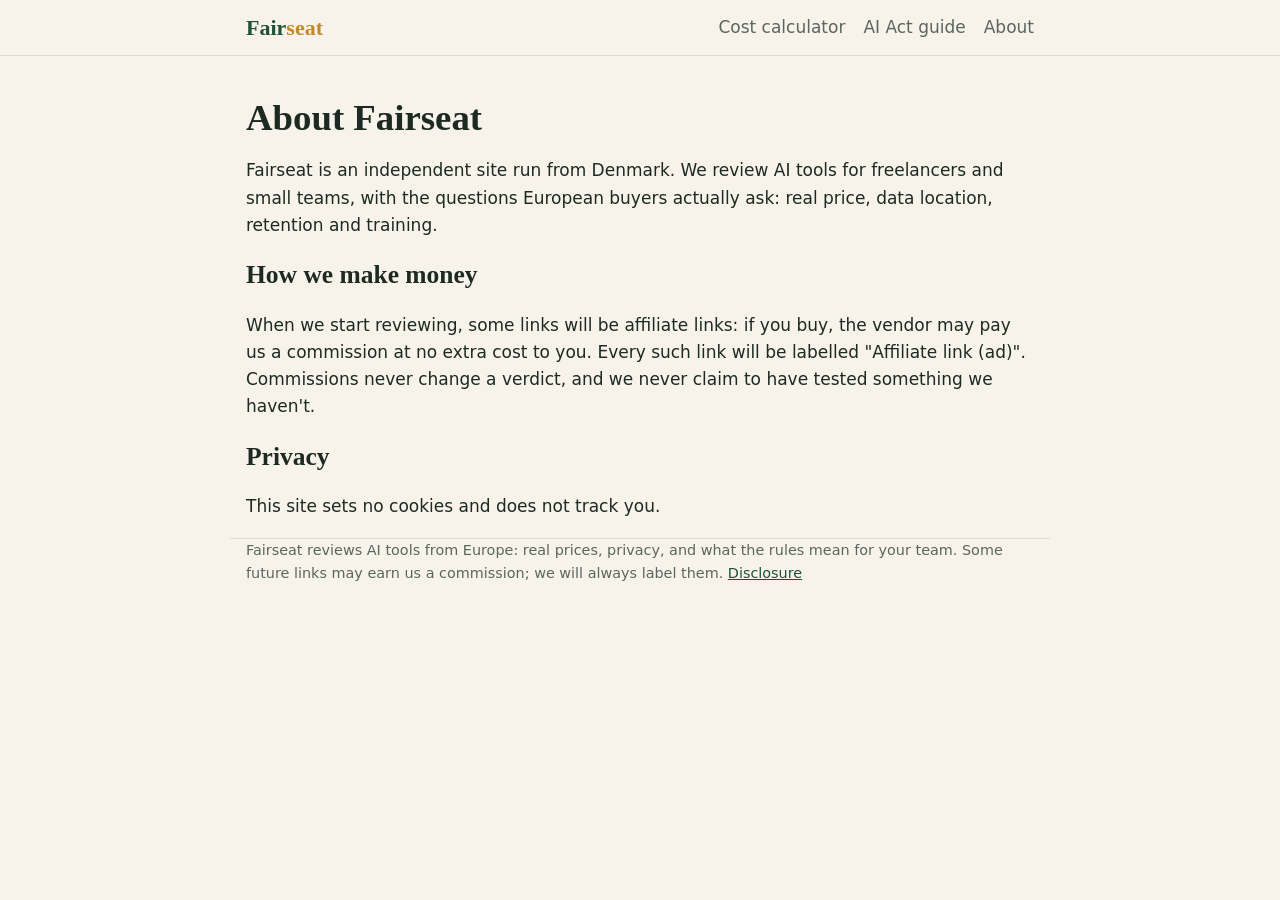
==== about.html @ 8209bf0d "Add Fairseat v1 site" ====
<!doctype html><html lang="en"><head><meta charset="utf-8"><meta name="viewport" content="width=device-width,initial-scale=1"><title>About · Fairseat</title><meta name="description" content="Who runs Fairseat and how we make money."><link rel="stylesheet" href="/style.css"></head><body><header><div class="wrap"><nav><a class="logo" href="/">Fair<span>seat</span></a><a href="/calculator.html">Cost calculator</a><a href="/ai-act.html">AI Act guide</a><a href="/about.html">About</a></nav></div></header><main class="wrap">
<h1>About Fairseat</h1><p>Fairseat is an independent site run from Denmark. We review AI tools for freelancers and small teams, with the questions European buyers actually ask: real price, data location, retention and training.</p>
<h2 id="disclosure">How we make money</h2><p>When we start reviewing, some links will be affiliate links: if you buy, the vendor may pay us a commission at no extra cost to you. Every such link will be labelled "Affiliate link (ad)". Commissions never change a verdict, and we never claim to have tested something we haven't.</p>
<h2>Privacy</h2><p>This site sets no cookies and does not track you.</p>
</main><footer class="wrap">Fairseat reviews AI tools from Europe: real prices, privacy, and what the rules mean for your team. Some future links may earn us a commission; we will always label them. <a href="/about.html#disclosure">Disclosure</a></footer></body></html>
---- style.css ----
:root{--bg:#f7f3ea;--ink:#1d2a22;--muted:#5b665e;--green:#1f5136;--ochre:#c08a2b;--card:#fffdf8;--line:#e3dccd}
@media (prefers-color-scheme:dark){:root{--bg:#141a16;--ink:#ece6d8;--muted:#a3ab9f;--green:#7fc39a;--ochre:#e0b05a;--card:#1c241e;--line:#2c372f}}
*{box-sizing:border-box}body{margin:0;background:var(--bg);color:var(--ink);font:17px/1.6 Inter,system-ui,sans-serif}
.wrap{max-width:820px;margin:0 auto;padding:0 16px}header{border-bottom:1px solid var(--line)}
nav{display:flex;gap:18px;align-items:center;padding:14px 0;flex-wrap:wrap}nav a{color:var(--muted);text-decoration:none}
.logo{font:700 22px Georgia,serif;color:var(--green)!important;margin-right:auto}.logo span{color:var(--ochre)}
h1,h2{font-family:Georgia,serif;line-height:1.2}h1{font-size:2.3rem;margin:40px 0 10px}a{color:var(--green)}
.card{background:var(--card);border:1px solid var(--line);border-radius:12px;padding:20px;margin:16px 0}
.note{border-left:4px solid var(--ochre);padding:10px 14px;background:var(--card);font-size:.95rem}
label{display:block;margin:10px 0 4px;font-weight:600}input,select{width:100%;padding:10px;border:1px solid var(--line);border-radius:8px;background:var(--bg);color:var(--ink);font:inherit}
.grid{display:grid;grid-template-columns:repeat(auto-fit,minmax(170px,1fr));gap:12px}.big{font-size:1.8rem;font-weight:700;color:var(--green)}
footer{margin:60px 0 30px;padding-top:20px;border-top:1px solid var(--line);color:var(--muted);font-size:.9rem}
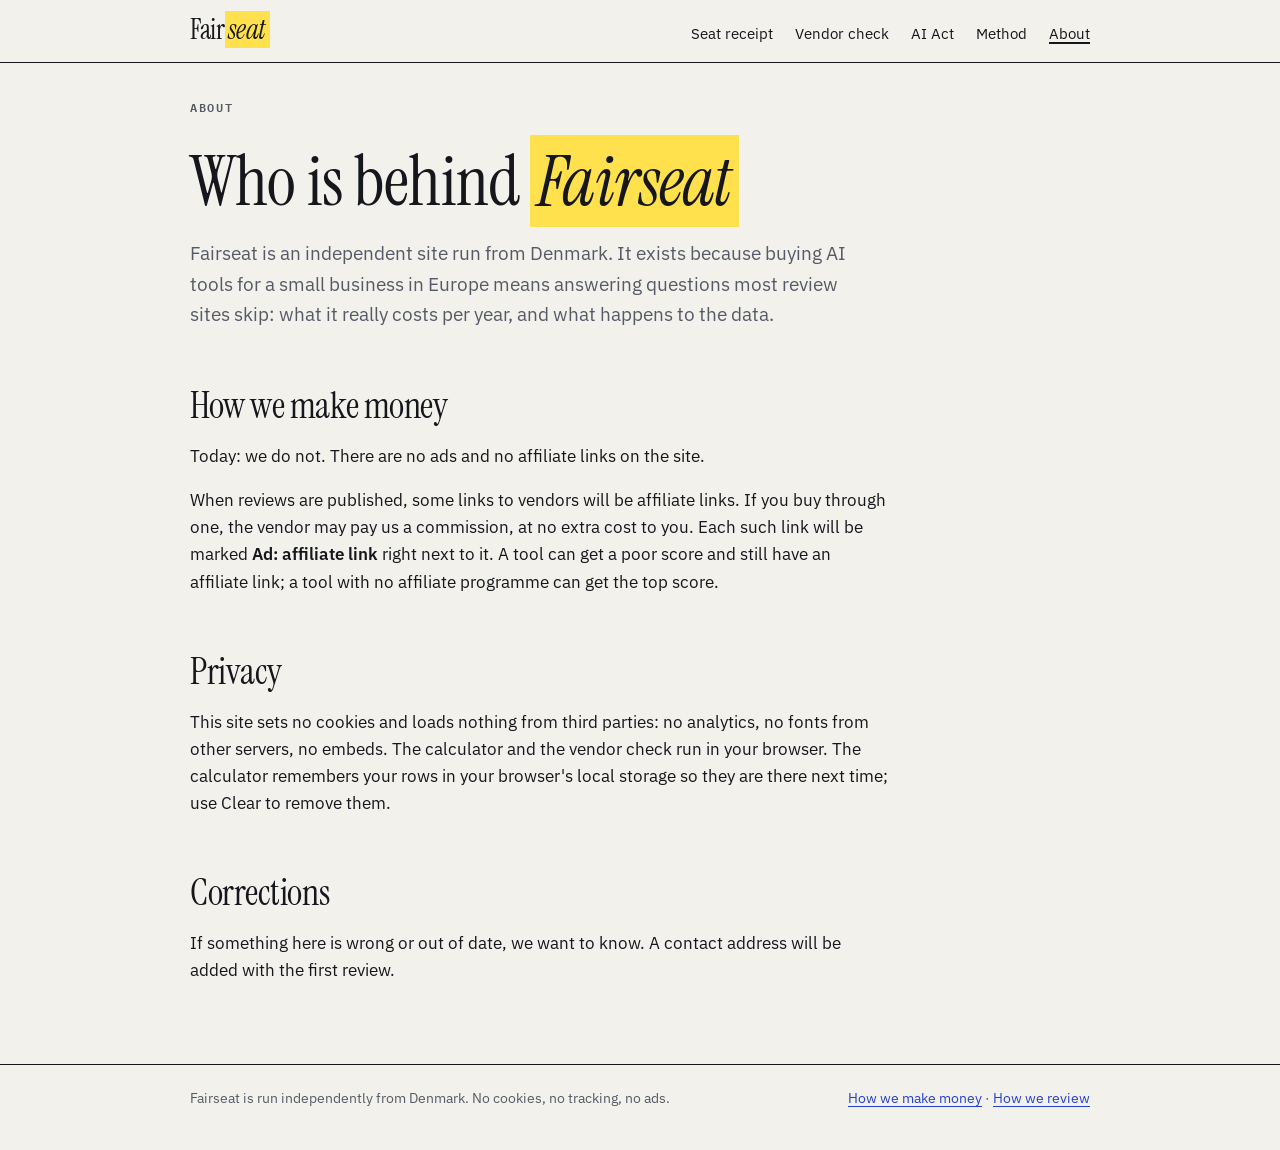
==== commit 37ae0c21: "Fairseat v2: seat receipt, vendor check and an AI Act guide with the Omnibus dates Visitors get thre" ====
--- a/about.html
+++ b/about.html
@@ -1,5 +1,27 @@
-<!doctype html><html lang="en"><head><meta charset="utf-8"><meta name="viewport" content="width=device-width,initial-scale=1"><title>About · Fairseat</title><meta name="description" content="Who runs Fairseat and how we make money."><link rel="stylesheet" href="/style.css"></head><body><header><div class="wrap"><nav><a class="logo" href="/">Fair<span>seat</span></a><a href="/calculator.html">Cost calculator</a><a href="/ai-act.html">AI Act guide</a><a href="/about.html">About</a></nav></div></header><main class="wrap">
-<h1>About Fairseat</h1><p>Fairseat is an independent site run from Denmark. We review AI tools for freelancers and small teams, with the questions European buyers actually ask: real price, data location, retention and training.</p>
-<h2 id="disclosure">How we make money</h2><p>When we start reviewing, some links will be affiliate links: if you buy, the vendor may pay us a commission at no extra cost to you. Every such link will be labelled "Affiliate link (ad)". Commissions never change a verdict, and we never claim to have tested something we haven't.</p>
-<h2>Privacy</h2><p>This site sets no cookies and does not track you.</p>
-</main><footer class="wrap">Fairseat reviews AI tools from Europe: real prices, privacy, and what the rules mean for your team. Some future links may earn us a commission; we will always label them. <a href="/about.html#disclosure">Disclosure</a></footer></body></html>
+<!doctype html>
+<html lang="en"><head><meta charset="utf-8"><meta name="viewport" content="width=device-width,initial-scale=1">
+<title>About · Fairseat</title><meta name="description" content="Who runs Fairseat, how it makes money, and what it does with your data (nothing).">
+<link rel="canonical" href="https://fairseat.netlify.app/about.html">
+<meta property="og:title" content="About · Fairseat"><meta property="og:description" content="Who runs Fairseat, how it makes money, and what it does with your data (nothing)."><meta property="og:type" content="website">
+<link rel="icon" href="/favicon.svg" type="image/svg+xml"><link rel="preload" href="/fonts/serif.woff2" as="font" type="font/woff2" crossorigin>
+<link rel="stylesheet" href="/style.css"></head><body>
+<header><div class="wrap"><nav><a class="logo" href="/">Fair<i>seat</i></a><a href="/calculator.html">Seat receipt</a><a href="/vendor-check.html">Vendor check</a><a href="/ai-act.html">AI Act</a><a href="/method.html">Method</a><a href="/about.html" aria-current=page>About</a></nav></div></header>
+<main class="wrap">
+
+<p class="eyebrow">About</p>
+<h1>Who is behind <em>Fairseat</em></h1>
+<div class="narrow">
+<p class="lede">Fairseat is an independent site run from Denmark. It exists because buying AI tools for a small business in Europe means answering questions most review sites skip: what it really costs per year, and what happens to the data.</p>
+<h2 id="money">How we make money</h2>
+<p>Today: we do not. There are no ads and no affiliate links on the site.</p>
+<p>When reviews are published, some links to vendors will be affiliate links. If you buy through one, the vendor may pay us a commission, at no extra cost to you. Each such link will be marked <b>Ad: affiliate link</b> right next to it. A tool can get a poor score and still have an affiliate link; a tool with no affiliate programme can get the top score.</p>
+<h2>Privacy</h2>
+<p>This site sets no cookies and loads nothing from third parties: no analytics, no fonts from other servers, no embeds. The calculator and the vendor check run in your browser. The calculator remembers your rows in your browser's local storage so they are there next time; use Clear to remove them.</p>
+<h2>Corrections</h2>
+<p>If something here is wrong or out of date, we want to know. A contact address will be added with the first review.</p>
+</div>
+
+</main>
+<footer><div class="wrap"><span>Fairseat is run independently from Denmark. No cookies, no tracking, no ads.</span>
+<span><a href="/about.html#money">How we make money</a> · <a href="/method.html">How we review</a></span></div></footer>
+</body></html>
--- a/style.css
+++ b/style.css
@@ -1,12 +1,54 @@
-:root{--bg:#f7f3ea;--ink:#1d2a22;--muted:#5b665e;--green:#1f5136;--ochre:#c08a2b;--card:#fffdf8;--line:#e3dccd}
-@media (prefers-color-scheme:dark){:root{--bg:#141a16;--ink:#ece6d8;--muted:#a3ab9f;--green:#7fc39a;--ochre:#e0b05a;--card:#1c241e;--line:#2c372f}}
-*{box-sizing:border-box}body{margin:0;background:var(--bg);color:var(--ink);font:17px/1.6 Inter,system-ui,sans-serif}
-.wrap{max-width:820px;margin:0 auto;padding:0 16px}header{border-bottom:1px solid var(--line)}
-nav{display:flex;gap:18px;align-items:center;padding:14px 0;flex-wrap:wrap}nav a{color:var(--muted);text-decoration:none}
-.logo{font:700 22px Georgia,serif;color:var(--green)!important;margin-right:auto}.logo span{color:var(--ochre)}
-h1,h2{font-family:Georgia,serif;line-height:1.2}h1{font-size:2.3rem;margin:40px 0 10px}a{color:var(--green)}
-.card{background:var(--card);border:1px solid var(--line);border-radius:12px;padding:20px;margin:16px 0}
-.note{border-left:4px solid var(--ochre);padding:10px 14px;background:var(--card);font-size:.95rem}
-label{display:block;margin:10px 0 4px;font-weight:600}input,select{width:100%;padding:10px;border:1px solid var(--line);border-radius:8px;background:var(--bg);color:var(--ink);font:inherit}
-.grid{display:grid;grid-template-columns:repeat(auto-fit,minmax(170px,1fr));gap:12px}.big{font-size:1.8rem;font-weight:700;color:var(--green)}
-footer{margin:60px 0 30px;padding-top:20px;border-top:1px solid var(--line);color:var(--muted);font-size:.9rem}
+@font-face{font-family:"Instrument Serif";src:url(/fonts/serif.woff2) format("woff2");font-display:swap}
+@font-face{font-family:"Instrument Serif";font-style:italic;src:url(/fonts/serif-i.woff2) format("woff2");font-display:swap}
+@font-face{font-family:"Plex";src:url(/fonts/sans.woff2) format("woff2");font-display:swap}
+@font-face{font-family:"Plex";font-weight:600;src:url(/fonts/sans-b.woff2) format("woff2");font-display:swap}
+@font-face{font-family:"Plex Mono";src:url(/fonts/mono.woff2) format("woff2");font-display:swap}
+@font-face{font-family:"Plex Mono";font-weight:600;src:url(/fonts/mono-b.woff2) format("woff2");font-display:swap}
+:root{--paper:#f3f1ec;--sheet:#fffefb;--ink:#15171c;--soft:#555a66;--line:#d9d5cb;--blue:#2440d0;--mark:#ffe14d;--bad:#b3261e;--ok:#14663c;
+--serif:"Instrument Serif",Georgia,serif;--sans:"Plex",system-ui,sans-serif;--mono:"Plex Mono",ui-monospace,Menlo,monospace}
+@media (prefers-color-scheme:dark){:root{--paper:#111318;--sheet:#1a1d24;--ink:#eceae4;--soft:#a2a7b3;--line:#30343e;--blue:#8fa2ff;--mark:#6b5a00;--bad:#ff8a80;--ok:#7bd3a2}}
+*{box-sizing:border-box}html{-webkit-text-size-adjust:100%}
+body{margin:0;background:var(--paper);color:var(--ink);font:17px/1.6 var(--sans)}
+.wrap{max-width:940px;margin:0 auto;padding:0 20px}.narrow{max-width:700px}
+a{color:var(--blue);text-underline-offset:3px}
+header{border-bottom:1px solid var(--ink)}
+nav{display:flex;gap:6px 22px;align-items:baseline;padding:16px 0;flex-wrap:wrap}
+nav a{color:var(--ink);text-decoration:none;font-size:.93rem}nav a:hover,nav a[aria-current]{text-decoration:underline;text-decoration-thickness:2px}
+.logo{font:400 1.75rem/1 var(--serif);margin-right:auto;letter-spacing:-.01em}.logo i{background:var(--mark);padding:0 .12em;font-style:italic}
+h1,h2,h3{font-family:var(--serif);font-weight:400;line-height:1.08;letter-spacing:-.012em;text-wrap:balance}
+h1{font-size:clamp(2.5rem,7vw,4.4rem);margin:56px 0 18px}h2{font-size:clamp(1.7rem,4vw,2.3rem);margin:56px 0 12px}h3{font-size:1.4rem;margin:28px 0 6px}
+h1 em,h2 em{background:var(--mark);font-style:italic;padding:0 .1em}
+.lede{font-size:1.2rem;max-width:36em;color:var(--soft)}
+.eyebrow{margin:34px 0 -30px;font:600 .74rem var(--mono);letter-spacing:.14em;text-transform:uppercase;color:var(--soft)}
+.cols{display:grid;grid-template-columns:repeat(auto-fit,minmax(250px,1fr));gap:0;border:1px solid var(--ink);margin:28px 0}
+.cols>*{padding:22px;border-right:1px solid var(--ink);border-bottom:1px solid var(--ink);margin:0 -1px -1px 0;background:var(--sheet);text-decoration:none;color:inherit;display:block}
+.cols a:hover h3{text-decoration:underline}.cols h3{margin-top:6px}.cols p{margin:6px 0 0;color:var(--soft);font-size:.95rem}
+.num{font:600 .8rem var(--mono);color:var(--blue)}
+.receipt{background:var(--sheet);font-family:var(--mono);font-size:.9rem;padding:22px 22px 30px;border:1px solid var(--line);position:relative;max-width:420px;
+ --z:linear-gradient(135deg,var(--paper) 6px,transparent 0) 0 100%/12px 12px repeat-x,linear-gradient(225deg,var(--paper) 6px,transparent 0) 0 100%/12px 12px repeat-x}
+.receipt{background:var(--z),var(--sheet)}
+.receipt h4{font:600 .8rem var(--mono);letter-spacing:.14em;text-transform:uppercase;text-align:center;margin:0 0 4px}
+.receipt h4+.sub{margin-top:0}.score+.eyebrow,.hero .eyebrow{margin:0}.hero{padding-top:34px}.hero h1{margin-top:14px}.receipt .sub{text-align:center;color:var(--soft);font-size:.78rem;margin-bottom:12px}
+.receipt .r{display:flex;justify-content:space-between;gap:14px;padding:3px 0}.receipt .r span:last-child{white-space:nowrap;font-variant-numeric:tabular-nums}
+.receipt .r.t{border-top:1px dashed var(--ink);margin-top:8px;padding-top:9px;font-weight:600}.receipt .r.w span:last-child{color:var(--bad)}.receipt .r.s span:last-child{color:var(--ok)}
+.hero{display:grid;grid-template-columns:1.25fr .9fr;gap:40px;align-items:end;padding-bottom:20px}@media(max-width:760px){.hero{grid-template-columns:1fr}}
+.note{border:1px solid var(--ink);border-left-width:6px;padding:12px 16px;background:var(--sheet);font-size:.95rem;margin:20px 0}
+label{display:block;font:600 .72rem var(--mono);letter-spacing:.08em;text-transform:uppercase;color:var(--soft);margin-bottom:4px}
+input,select,textarea{width:100%;padding:9px 10px;border:1px solid var(--ink);border-radius:0;background:var(--sheet);color:var(--ink);font:1rem var(--sans)}
+input[type=number]{font-family:var(--mono)}input:focus,select:focus,textarea:focus,button:focus-visible,a:focus-visible{outline:3px solid var(--blue);outline-offset:2px}
+button,.btn{font:600 .95rem var(--sans);padding:10px 16px;border:1px solid var(--ink);background:var(--ink);color:var(--paper);cursor:pointer;border-radius:0;text-decoration:none;display:inline-block}
+button.ghost,.btn.ghost{background:transparent;color:var(--ink)}button.x{background:transparent;color:var(--soft);border-color:transparent;padding:9px 8px}
+.row{display:grid;grid-template-columns:2fr 1fr 1fr .7fr .7fr auto;gap:10px;align-items:end;padding:14px 0;border-bottom:1px solid var(--line)}
+@media(max-width:760px){.row{grid-template-columns:1fr 1fr}.row>:first-child{grid-column:1/-1}}
+.calc{display:grid;grid-template-columns:1fr 340px;gap:36px;align-items:start}@media(max-width:900px){.calc{grid-template-columns:1fr}}
+.bar{display:flex;gap:10px;flex-wrap:wrap;margin:16px 0}
+table{border-collapse:collapse;width:100%;font-size:.95rem;margin:16px 0}th,td{text-align:left;padding:9px 10px;border-bottom:1px solid var(--line);vertical-align:top}th{font:600 .72rem var(--mono);letter-spacing:.08em;text-transform:uppercase;color:var(--soft);border-bottom-color:var(--ink)}
+td.d{font-family:var(--mono);white-space:nowrap}
+.q{border-bottom:1px solid var(--line);padding:16px 0}.q p{margin:2px 0 8px;color:var(--soft);font-size:.93rem}.q b{font-weight:600}
+.seg{display:inline-flex;border:1px solid var(--ink)}.seg label{margin:0;text-transform:none;letter-spacing:0;font:400 .9rem var(--sans);color:var(--ink);padding:6px 12px;cursor:pointer;border-right:1px solid var(--ink)}.seg label:last-child{border:0}
+.seg input{position:absolute;opacity:0;width:0}.seg input:checked+span{background:var(--mark);box-shadow:0 0 0 6px var(--mark)}.seg input:focus-visible+span{outline:2px solid var(--blue);outline-offset:7px}
+.score{font:400 4rem/1 var(--serif)}
+ul.plain{padding-left:1.1em}ul.plain li{margin:6px 0}
+.src{font-size:.85rem;color:var(--soft)}.src li{margin:3px 0}
+footer{margin:80px 0 0;border-top:1px solid var(--ink);padding:22px 0 40px;color:var(--soft);font-size:.88rem}footer .wrap{display:flex;gap:10px 28px;flex-wrap:wrap;justify-content:space-between}
+@media print{header,footer,.noprint{display:none}body{background:#fff}}
